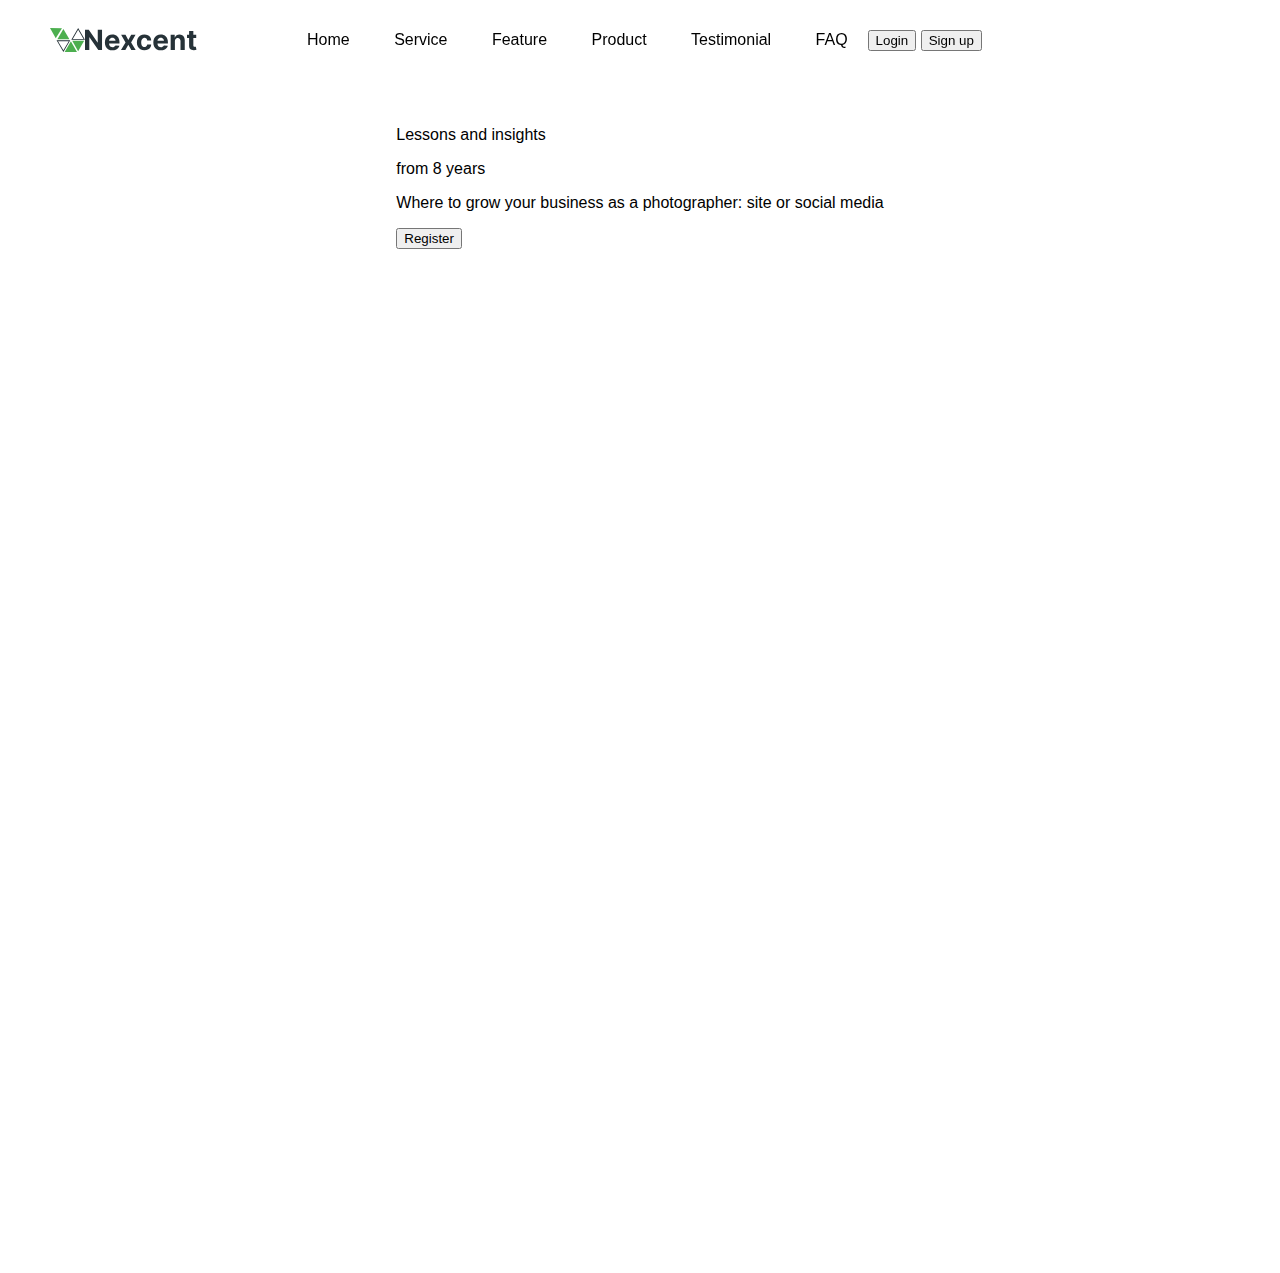
==== figma/figma.html @ 2b57234f "add" ====
<!DOCTYPE html>
<html lang="en">
<head>
    <meta charset="UTF-8">
    <meta name="viewport" content="width=device-width, initial-scale=1.0">
    <link rel="stylesheet" href="figma.css">
    <title>Figma</title>
</head>
<body>
    
    <div>
        <header>
        <div class="img">
            <img src="./asset1/Icon.svg" alt="icon">
            <img src="./asset1/Nexcent.svg" alt="Nexcent">
        </div>
        
        
        <nav>
            <ul>
                <li> <a href=""> Home </a>  </li> 
                <li> <a href=""> Service </a>  </li>
                <li> <a href=""> Feature </a> </li>
                <li> <a href=""> Product </a>  </li>
                <li> <a href=""> Testimonial </a> </li>
                <li> <a href=""> FAQ </a> </li> </li>
            </ul>
        </nav>
             
        
        
          <div class="botton">
            <button class="btn1">Login</button>
            <button class="btn2">Sign up</button>
         </div>
    </header>

    

    <main>
            <p>Lessons and insights</p>
            <p class="separate">from 8 years</p>
            <p>Where to grow your business as a photographer: site or social media</p>
            <button>Register</button>
    </main>
    </div>
    
    
</body>
</html>
---- figma/figma.css ----
nav{
    justify-content: center;
    display: flex;
}
body{
    height: 125vh;
    background-size: cover;
    font-family: sans-serif;
    margin-top: 80px;
    padding: 30px;
}
header{
    position: fixed;
    top: 0;
    left: 0;
    right: 0;
    height: 80px;
    display: flex;
    align-items: center;
    
}
header *{
    display: inline;
}

header li{
    margin: 20px;
}
header li a{
    color: black;
    text-decoration: none;
}



main{
    justify-self: center;

}

.bottom{
    display: flex;
    justify-content: center;
}

.img{
    display: flex;
    justify-content: left;
    margin: 50px;
}
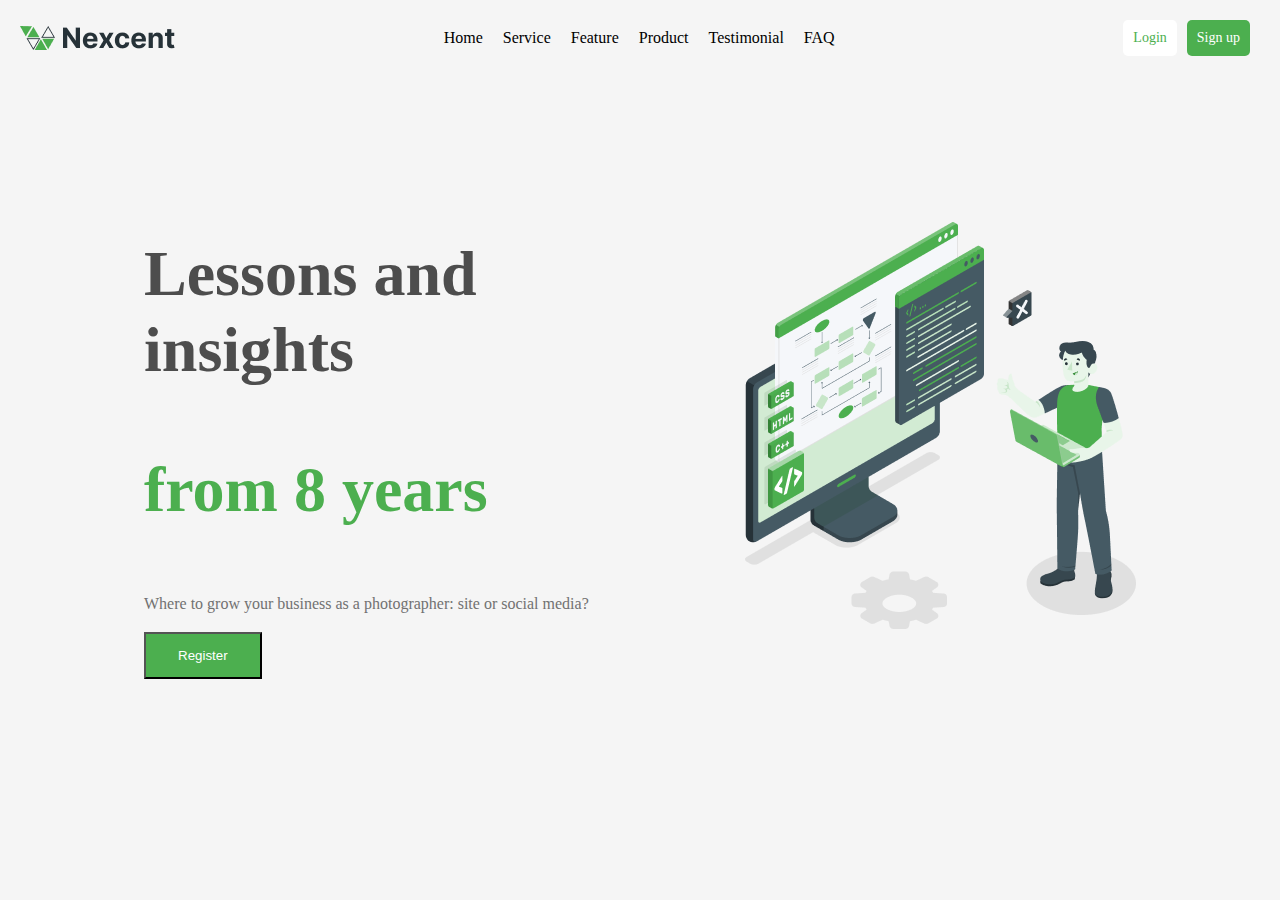
==== commit a095c725: "add" ====
--- a/figma/figma.html
+++ b/figma/figma.html
@@ -4,46 +4,49 @@
     <meta charset="UTF-8">
     <meta name="viewport" content="width=device-width, initial-scale=1.0">
     <link rel="stylesheet" href="figma.css">
+    <link rel="stylesheet" href="figma1.css">
+
     <title>Figma</title>
 </head>
 <body>
     
-    <div>
+    
         <header>
         <div class="img">
-            <img src="./asset1/Icon.svg" alt="icon">
-            <img src="./asset1/Nexcent.svg" alt="Nexcent">
+            <img src="./asset1/Logo.png" alt="icon" class="logo">
         </div>
         
         
         <nav>
-            <ul>
-                <li> <a href=""> Home </a>  </li> 
-                <li> <a href=""> Service </a>  </li>
-                <li> <a href=""> Feature </a> </li>
-                <li> <a href=""> Product </a>  </li>
-                <li> <a href=""> Testimonial </a> </li>
-                <li> <a href=""> FAQ </a> </li> </li>
-            </ul>
+             <a href=""> Home </a>   
+             <a href=""> Service </a>  
+             <a href=""> Feature </a>
+             <a href=""> Product </a>  
+             <a href=""> Testimonial </a> 
+             <a href=""> FAQ </a>
         </nav>
              
-        
-        
-          <div class="botton">
+         <div class="buttons">
             <button class="btn1">Login</button>
             <button class="btn2">Sign up</button>
          </div>
-    </header>
+      </header>
+     <section class="first">
+      <div class="first_set">
+        <p class="Lessons">Lessons and insights</p>
+        <p class="from">from 8 years</p>
+        <p class="Where">Where to grow your business as a photographer: site or social media?</p>
+        <div class="button" >
+            <button class="btn3">Register</button>
+          </div>
+      </div>
+      
 
-    
+        <img src="./asset1/Illustration.png" alt="figma/asset1/Illustration.png" class="image">
+      </div>
+     </section>
 
-    <main>
-            <p>Lessons and insights</p>
-            <p class="separate">from 8 years</p>
-            <p>Where to grow your business as a photographer: site or social media</p>
-            <button>Register</button>
-    </main>
-    </div>
+
     
     
 </body>
--- a/figma/figma.css
+++ b/figma/figma.css
@@ -1,56 +1,76 @@
-
-nav{
-    justify-content: center;
-    display: flex;
-}
 body{
-    height: 125vh;
-    background-size: cover;
-    font-family: sans-serif;
-    margin-top: 80px;
-    padding: 30px;
-}
-header{
-    position: fixed;
-    top: 0;
-    left: 0;
-    right: 0;
-    height: 80px;
-    display: flex;
-    align-items: center;
-    
-}
-header *{
-    display: inline;
+    font-family: 'Poppins', sans-serif;
+    margin: 0;
+    padding: 0;
+    box-sizing: border-box;
+    background-color: whitesmoke;
 }
 
-header li{
-    margin: 20px;
+header{
+    padding: 20px;
+    display: flex;
+    justify-content: space-between;
+    align-items: center;
 }
-header li a{
-    color: black;
-    text-decoration: none;
+
+ul{
+    display: flex;
+    justify-content: center;
+    align-items: center;
+}
+
+.img{
+    /* display: flex;
+    align-items: center; */
+    display: inline-flex;
+    align-items: center;
+    gap: 8px;
+
 }
 
 
-
-main{
-    justify-self: center;
-
+nav{
+    display: flex;
 }
 
-.bottom{
-    display: flex;
-    justify-content: center;
+nav a{
+    color: black;
+    text-decoration: none;
+    margin-right: 20px;
+    font-size: 1.2em;
+    font-family: Inter;
+    font-size: 16px;
+    font-style: normal;
+    font-weight: 500;
+    line-height: 24px; 
 }
 
-.img{
+.buttons{
     display: flex;
-    justify-content: left;
-    margin: 50px;
+    align-items: center;
+}
+
+.btn1, .btn2{
+    padding: 8px 10px;
+    font-size: 14px;
+    cursor: pointer;
+    border: none;
+    border-radius: 5px;
+    margin-right: 10px;
+    font-family: Inter;
+    font-style: normal;
+    font-weight: 500px;
+    line-height: 20px;
+}
+
+.btn1{
+    color:var(--brand-primary, #4CAF4F); 
+    background-color: white;
+    
+}
+.btn2{
+    color: white;
+    background-color: var(--brand-primary, #4CAF4F); 
 }
 
 
-
-
-
--- a/figma/figma1.css
+++ b/figma/figma1.css
@@ -0,0 +1,74 @@
+.Lessons{
+    align-self: stretch;
+    color: var(--neutral-d-grey, #4D4D4D);    
+    font-family: Inter;
+    font-size: 64px;
+    font-style: normal;
+    font-weight: 600;
+    line-height: 76px;
+}
+
+.from{
+    align-self: stretch;
+    color: var(--brand-primary, #4CAF4F);     
+    font-family: Inter;
+    font-size: 64px;
+    font-style: normal;
+    font-weight: 600;
+    line-height: 76px;
+
+}
+
+.Where{
+    color: var(--neutral-grey, #717171);
+    font-family: Inter;
+    font-size: 16px;
+    font-style: normal;
+    font-weight: 400;
+    line-height: 24px; 
+}
+
+.Lessons, .from, .Where{
+    padding: 0;
+    justify-content: center;
+    align-items: center;
+}
+.Lessons, .from, .Where{
+    display: flex;
+    flex-direction: column;
+    align-items: flex-start;
+    gap: 32px;
+    flex: 1 0 0; 
+}
+
+
+/* .button{
+    display: flex;
+    padding: 14px 32px;
+    justify-content: center;
+    align-items: center;
+} */
+
+.first{
+    display: flex;
+    padding: 96px 144px;
+    align-items: center;
+    gap: 104px;
+    align-self: stretch; 
+    justify-content: center;
+    align-items: center;
+}
+
+.btn3{
+    background: var(--brand-primary, #4CAF4F);
+    color: white;
+    display: flex;
+    padding: 14px 32px;
+    justify-content: center;
+    align-items: center;
+    gap: 10px;
+}
+.image{
+    width: 391px;
+    height: 407px;
+}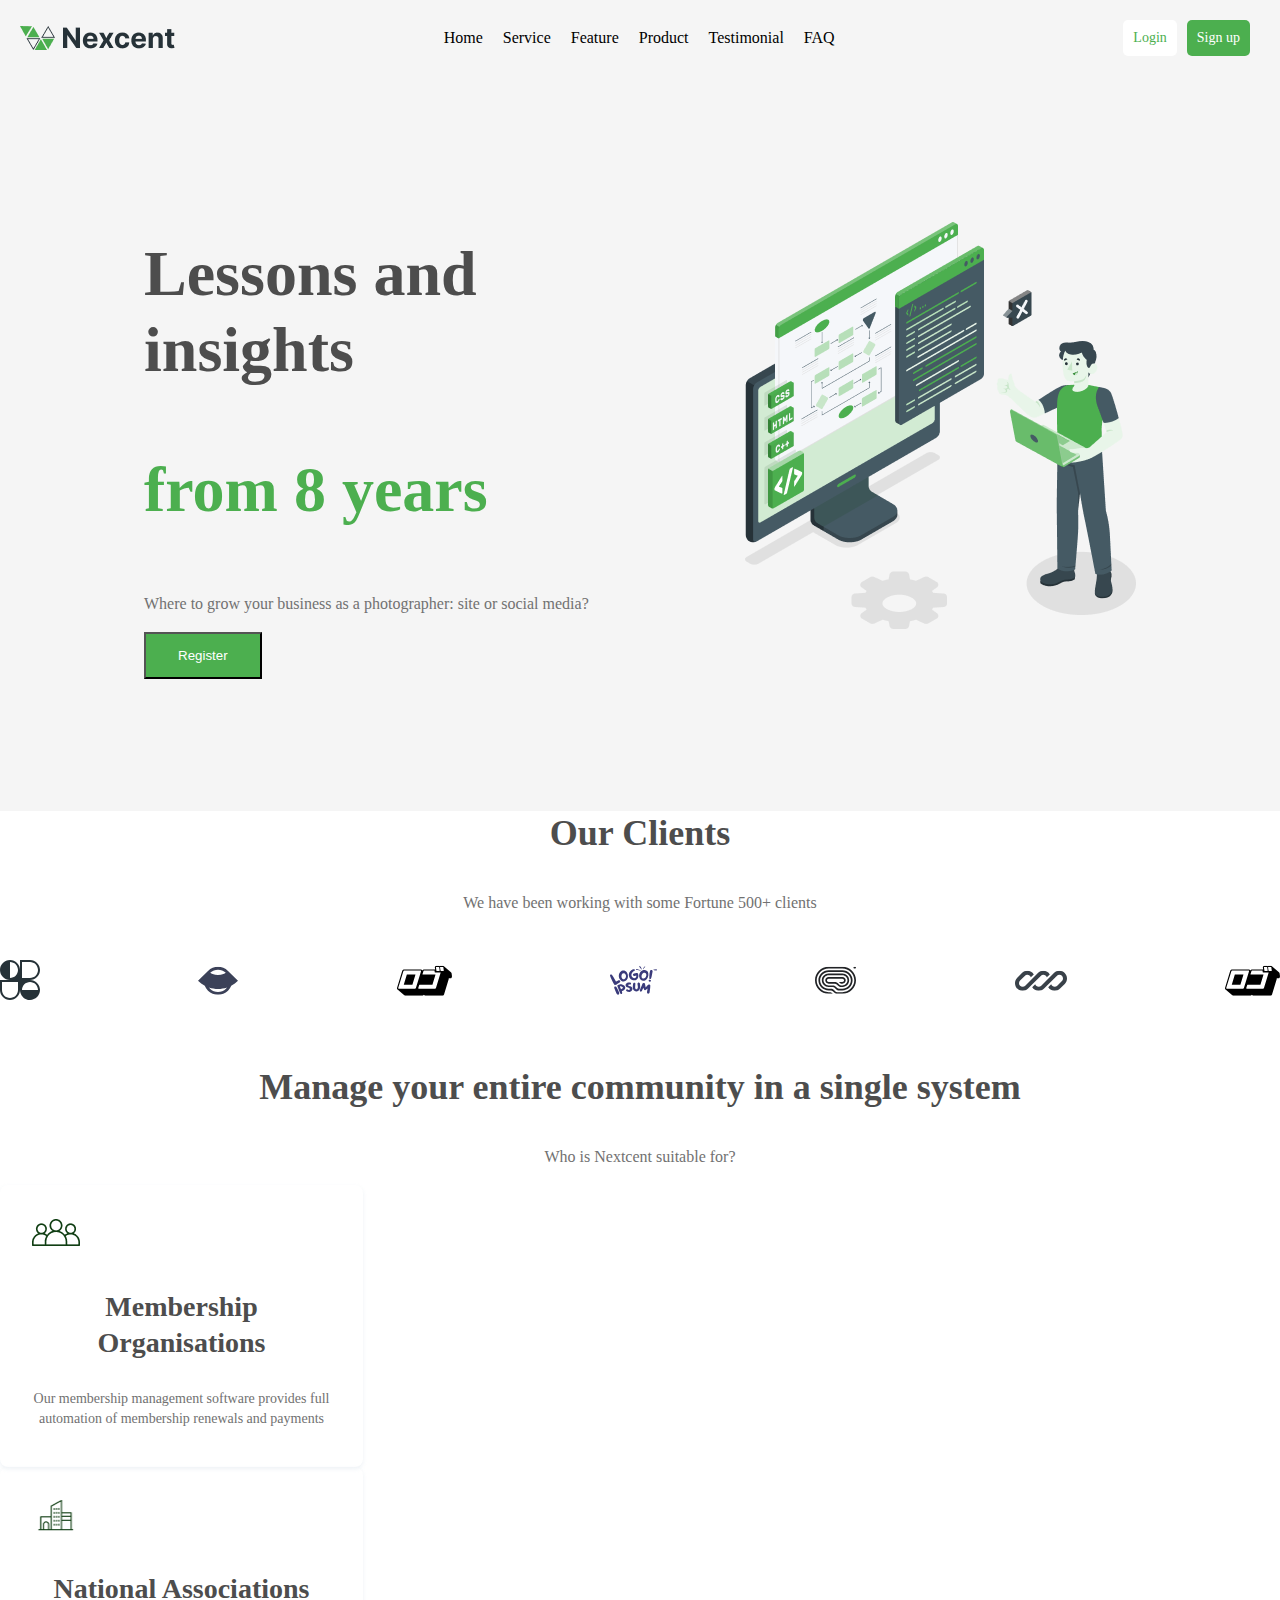
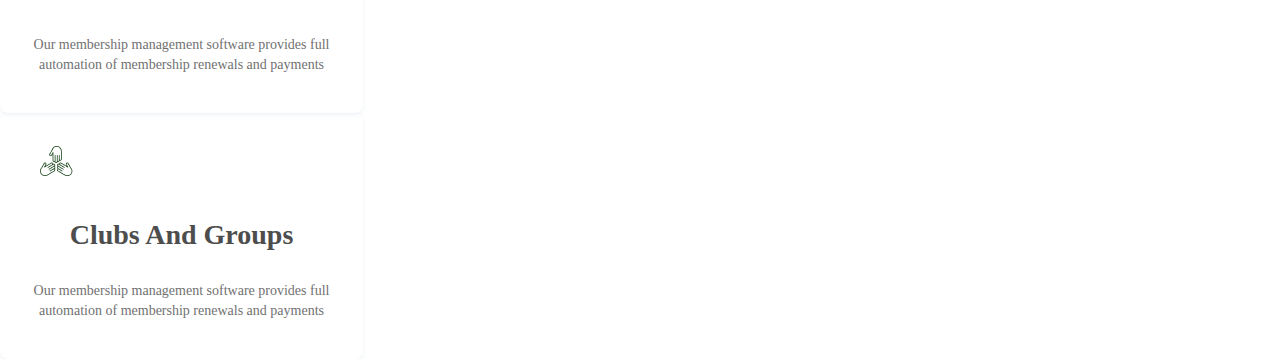
==== commit a6973715: "add" ====
--- a/figma/figma.html
+++ b/figma/figma.html
@@ -5,6 +5,9 @@
     <meta name="viewport" content="width=device-width, initial-scale=1.0">
     <link rel="stylesheet" href="figma.css">
     <link rel="stylesheet" href="figma1.css">
+    <link rel="stylesheet" href="figma2.css">
+
+
 
     <title>Figma</title>
 </head>
@@ -46,6 +49,40 @@
       </div>
      </section>
 
+     <section class="second">
+        <p class="Our">Our Clients</p>
+        <p class="We">We have been working with some Fortune 500+ clients</p>
+
+        <div class="images">
+            <img src="./asset1/one.svg" alt="" class="one">
+            <img src="./asset1/two.svg" alt="" class="two">
+            <img src="./asset1/three.svg" alt="" class="three">
+            <img src="./asset1/four.svg" alt="" class="four">
+            <img src="./asset1/five.svg" alt="" class="five">
+            <img src="./asset1/six.svg" alt="" class="six">
+            <img src="./asset1/seven.svg" alt="" class="seven">
+       </div>
+       <p class="Manage">Manage your entire community in a single system</p>
+       <p class="Who">Who is Nextcent suitable for?</p>
+       <section class="section2">
+            <div class="membership_organisations">
+                <img src="./asset1/first.png" alt="" class="img1">
+                <p class="p1">Membership Organisations</p>
+                <p class="p2">Our membership management software provides full automation of membership renewals and payments</p>
+            </div>
+            <div class="national_associations">
+                <img src="./asset1/second.png" alt="" class="img2">
+                <p class="p1">National Associations</p>
+                <p class="p2">Our membership management software provides full automation of membership renewals and payments</p>
+            </div>
+            <div class="clubs">
+                <img src="./asset1/third.png" alt="" class="img3">
+                <p class="p1">Clubs And Groups</p>
+                <p class="p2">Our membership management software provides full automation of membership renewals and payments</p>
+        </section>
+       </div>
+     </section>
+
 
     
     
--- a/figma/figma2.css
+++ b/figma/figma2.css
@@ -0,0 +1,105 @@
+body{
+    padding: 0px;
+}
+
+.Our{
+    color: var(--neutral-d-grey, #4D4D4D); 
+    text-align: center;
+    font-family: Inter;
+    font-size: 36px;
+    font-style: normal;
+    font-weight: 600;
+    line-height: 44px;
+    align-self: stretch;
+}
+.We{
+    color: var(--neutral-grey, #717171);
+    text-align: center;
+    font-family: Inter;
+    font-size: 16px;
+    font-style: normal;
+    font-weight: 400;
+    line-height: 24px; 
+}
+
+.images{
+    display: flex;
+    height: 98px;
+    justify-content: space-between;
+    align-items: center;
+    align-self: stretch;
+
+}
+.second{
+    background-color: white;
+}
+
+.Manage{
+    color: var(--neutral-d-grey, #4D4D4D);
+    text-align: center;
+    font-family: Inter;
+    font-size: 36px;
+    font-style: normal;
+    font-weight: 600;
+    line-height: 44px; 
+}
+
+.Who{
+    color: var(--neutral-grey, #717171);
+    text-align: center;
+    font-family: Inter;
+    font-size: 16px;
+    font-style: normal;
+    font-weight: 400;
+    line-height: 24px;
+    align-self: stretch;
+}
+
+.img1, .img2, .img3{
+    width: 48px;
+    height: 48px;
+    flex-shrink: 0;
+}
+
+.p1{
+    color: var(--neutral-d-grey, #4D4D4D);
+    text-align: center;
+    font-family: Inter;
+    font-size: 28px;
+    font-style: normal;
+    font-weight: 700;
+    line-height: 36px; 
+    align-self: stretch;
+}
+
+.p2{
+    color: var(--neutral-grey, #717171);
+    text-align: center;
+    font-family: Inter;
+    font-size: 14px;
+    font-style: normal;
+    font-weight: 400;
+    line-height: 20px;
+}
+
+.membership_organisations, .national_associations, .clubs{
+    /* display: flex; */
+    width: 299px;
+    padding: 24px 32px;
+    
+    /* align-items: center; */
+    gap: 8px;
+    flex-shrink: 0;
+    border-radius: 8px;
+    /* background: var(--neutral-white, #FFF); */
+    box-shadow: 0px 2px 4px 0px rgba(171, 190, 209, 0.20);
+}
+
+.section{
+    display: flex;
+    flex-direction: column;
+    width: 1440px;
+    padding: 0px 144px;
+    justify-content: space-between;
+    align-items: center;
+}
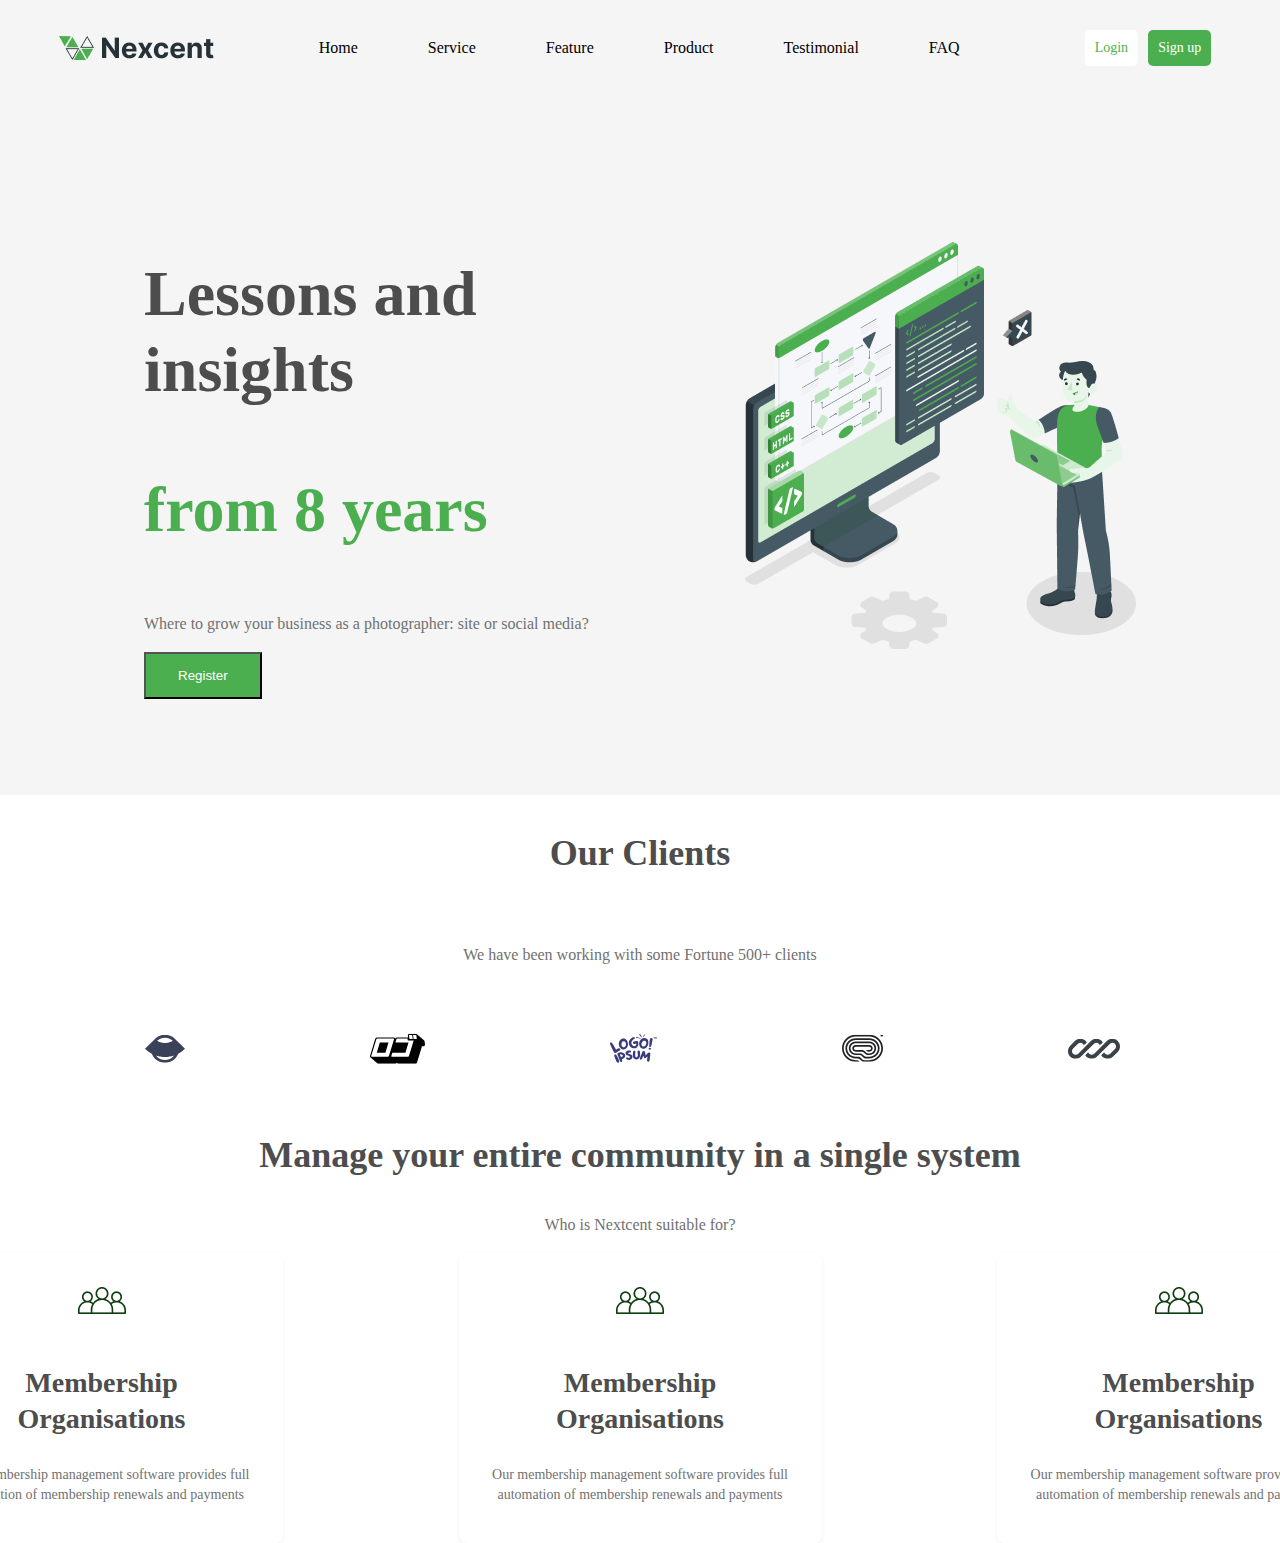
==== commit 1c9cd90a: "add" ====
--- a/figma/figma.html
+++ b/figma/figma.html
@@ -7,27 +7,25 @@
     <link rel="stylesheet" href="figma1.css">
     <link rel="stylesheet" href="figma2.css">
 
-
-
     <title>Figma</title>
 </head>
 <body>
     
     
         <header>
-        <div class="img">
-            <img src="./asset1/Logo.png" alt="icon" class="logo">
-        </div>
+            <div class="img">
+                <img src="./asset1/Logo.png" alt="icon" class="logo">
+            </div>
         
         
-        <nav>
-             <a href=""> Home </a>   
-             <a href=""> Service </a>  
-             <a href=""> Feature </a>
-             <a href=""> Product </a>  
-             <a href=""> Testimonial </a> 
-             <a href=""> FAQ </a>
-        </nav>
+            <nav>
+                <a href=""> Home </a>   
+                <a href=""> Service </a>  
+                <a href=""> Feature </a>
+                <a href=""> Product </a>  
+                <a href=""> Testimonial </a> 
+                <a href=""> FAQ </a>
+            </nav>
              
          <div class="buttons">
             <button class="btn1">Login</button>
@@ -50,9 +48,9 @@
      </section>
 
      <section class="second">
+        <div class="ourClients">
         <p class="Our">Our Clients</p>
         <p class="We">We have been working with some Fortune 500+ clients</p>
-
         <div class="images">
             <img src="./asset1/one.svg" alt="" class="one">
             <img src="./asset1/two.svg" alt="" class="two">
@@ -62,25 +60,53 @@
             <img src="./asset1/six.svg" alt="" class="six">
             <img src="./asset1/seven.svg" alt="" class="seven">
        </div>
+        </div>
        <p class="Manage">Manage your entire community in a single system</p>
        <p class="Who">Who is Nextcent suitable for?</p>
+
        <section class="section2">
+
             <div class="membership_organisations">
-                <img src="./asset1/first.png" alt="" class="img1">
-                <p class="p1">Membership Organisations</p>
-                <p class="p2">Our membership management software provides full automation of membership renewals and payments</p>
+                <div class="mem-icon">
+                    <img src="./asset1/first.png" alt="" class="img1">
+                </div>
+                
+                <div>
+                    <p class="p1">Membership Organisations</p>
+                    <p class="p2">Our membership management software provides full automation of membership renewals and payments</p>
+                </div>
+                
             </div>
-            <div class="national_associations">
-                <img src="./asset1/second.png" alt="" class="img2">
-                <p class="p1">National Associations</p>
-                <p class="p2">Our membership management software provides full automation of membership renewals and payments</p>
+
+            <div class="membership_organisations">
+                <div class="mem-icon">
+                    <img src="./asset1/first.png" alt="" class="img1">
+                </div>
+                
+                <div>
+                    <p class="p1">Membership Organisations</p>
+                    <p class="p2">Our membership management software provides full automation of membership renewals and payments</p>
+                </div>
+                
             </div>
-            <div class="clubs">
-                <img src="./asset1/third.png" alt="" class="img3">
-                <p class="p1">Clubs And Groups</p>
-                <p class="p2">Our membership management software provides full automation of membership renewals and payments</p>
+
+            <div class="membership_organisations">
+                <div class="mem-icon">
+                    <img src="./asset1/first.png" alt="" class="img1">
+                </div>
+                
+                <div>
+                    <p class="p1">Membership Organisations</p>
+                    <p class="p2">Our membership management software provides full automation of membership renewals and payments</p>
+                </div>
+                
+            </div>
+
+           
+
+            
         </section>
-       </div>
+      
      </section>
 
 
--- a/figma/figma.css
+++ b/figma/figma.css
@@ -7,10 +7,11 @@
 }
 
 header{
-    padding: 20px;
     display: flex;
     justify-content: space-between;
     align-items: center;
+    gap: 105px;
+    padding: 30px;
 }
 
 ul{
@@ -20,17 +21,17 @@
 }
 
 .img{
-    /* display: flex;
-    align-items: center; */
     display: inline-flex;
     align-items: center;
-    gap: 8px;
 
 }
 
 
 nav{
-    display: flex;
+    display: inline-flex;
+    justify-content: center;
+    align-items: center;
+    gap: 50px; 
 }
 
 nav a{
--- a/figma/figma2.css
+++ b/figma/figma2.css
@@ -1,4 +1,8 @@
 body{
+    display: flex;
+    flex-direction: column;
+    align-content: center;
+    align-items: center;
     padding: 0px;
 }
 
@@ -28,7 +32,6 @@
     justify-content: space-between;
     align-items: center;
     align-self: stretch;
-
 }
 .second{
     background-color: white;
@@ -82,12 +85,14 @@
     line-height: 20px;
 }
 
-.membership_organisations, .national_associations, .clubs{
-    /* display: flex; */
+.membership_organisations{
+    display: flex;
     width: 299px;
     padding: 24px 32px;
+    flex-direction: column;
+    gap: 16px;
     
-    /* align-items: center; */
+    align-items: center;
     gap: 8px;
     flex-shrink: 0;
     border-radius: 8px;
@@ -103,3 +108,18 @@
     justify-content: space-between;
     align-items: center;
 }
+
+.section2{
+    display: flex;
+    justify-content: space-between;
+    padding: 0px 144px;
+}
+
+.ourClients{
+    display: flex;
+    width: 1440px;
+    padding: 0px 144px;
+    flex-direction: column;
+    align-items: center;
+    gap: 16px; 
+}
